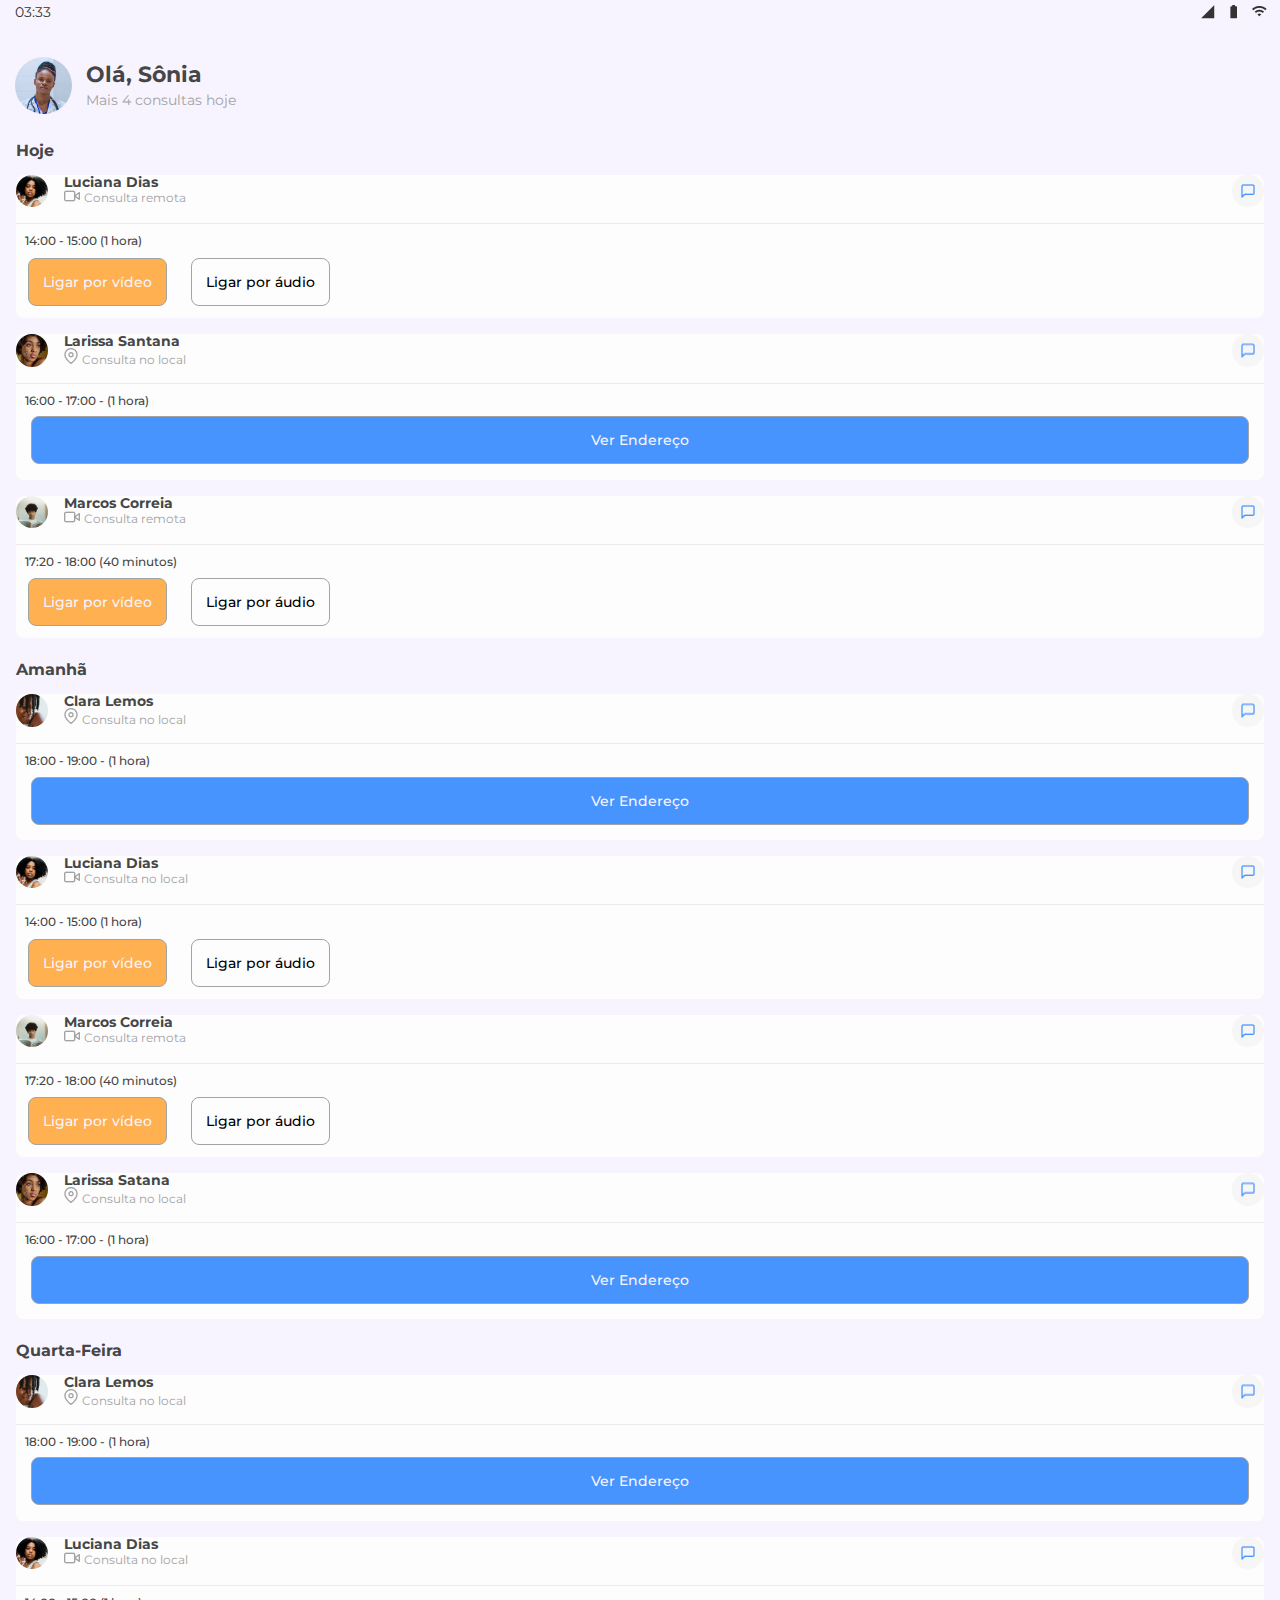
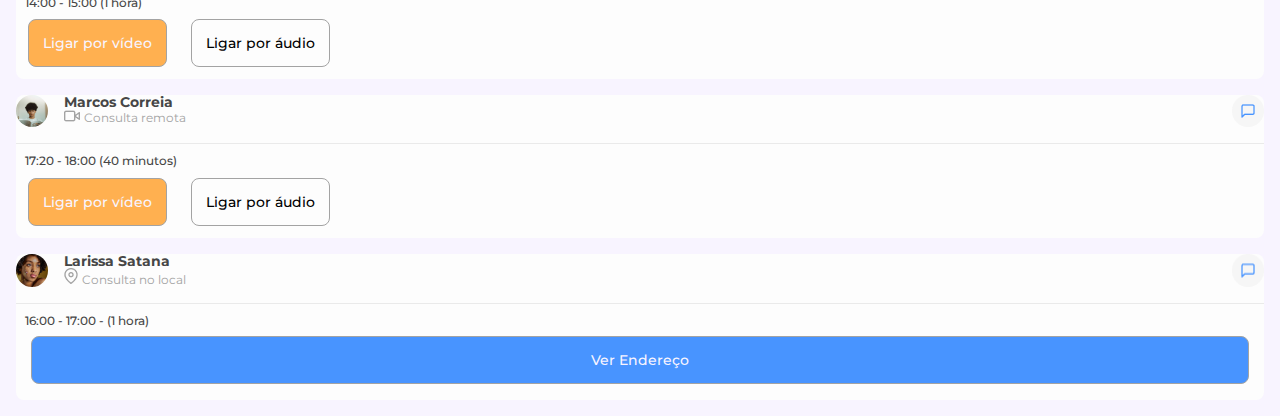
==== html-css-responsividade/index.html @ 3f5733d9 "1 Dia Finalizado" ====
<!DOCTYPE html>
<html lang="pt-br">
<head>
    <meta charset="UTF-8">
    <meta name="viewport" content="width=device-width, initial-scale=1.0">
    <link rel="stylesheet" href="./styles/reset.css">
    <link rel="stylesheet" href="style.css">
    <link rel="preconnect" href="https://fonts.googleapis.com">
    <link rel="preconnect" href="https://fonts.gstatic.com" crossorigin>
    <link href="https://fonts.googleapis.com/css2?family=Montserrat:ital,wght@0,100..900;1,100..900&display=swap" rel="stylesheet">
    <title>Alura Consultas</title>
</head>
<body>
    <header>
        <div class="container-bar-superior">
            <span>03:33</span>
            <ul class="lista-icons-bar">
                <li>
                    <img src="./img/icons-header/signal_cellular_4_bar.png">
                </li>
                <li>
                    <img src="./img/icons-header/battery_full.png">
                </li>
                <li>
                    <img src="./img/icons-header/wifi.png">
                </li>
            </ul>
        </div>
        <div class="container-perfil">
            <img src="./img/photos-perfil/perfil.jpg">
            <div>
                <h2>Olá, Sônia</h2>
                <span>Mais 4 consultas hoje</span>
            </div>
        </div>
    </header>
    <main>
        <section>
            <ul>
                <li>
                    <h2>Hoje</h2>
                    <ul class="lista-consultas">
                        <li class="lista-consultas__item">
                            <div class="card-consulta">
                                <div class="card-consulta-superior">
                                    <img class="foto-card" src="./img/photos-perfil/luciana-perfil.jpg">
                                    <div>
                                        <h3>Luciana Dias</h3>
                                        <div>
                                            <img src="./img/icons-consultas/Camera.png">
                                            <span class="tipo-consulta">Consulta remota</span>
                                        </div>
                                    </div>
                                    <img class="img-chat" src="./img/icons-consultas/chat1.png">
                                </div>
                                <div class="card-consulta-inferior">
                                    <span>14:00 - 15:00 (1 hora)</span>
                                    <div class="lista-botoes">
                                        <button class="btn btn-primario">Ligar por vídeo</button>
                                        <button class="btn">Ligar por áudio</button>
                                    </div>
                                </div>
                            </div>
                        </li>
                        <li class="lista-consultas__item">
                            <div class="card-consulta">
                                <div class="card-consulta-superior">
                                    <img class="foto-card" src="./img/photos-perfil//larissa-perfil.jpg">
                                    <div>
                                        <h3>Larissa Santana</h3>
                                        <div>
                                            <img src="./img/icons-consultas/pin.png">
                                            <span class="tipo-consulta">Consulta no local</span>
                                        </div>
                                    </div>
                                    <img class="img-chat" src="./img/icons-consultas/chat1.png">
                                </div>
                                <div class="card-consulta-inferior">
                                    <span>16:00 - 17:00 - (1 hora)</span>
                                    <div class="botao-unico">
                                        <button class="btn btn-secundario">Ver Endereço</button>
                                    </div>
                                </div>
                            </div>
                        </li>
                        <li class="lista-consultas__item">
                            <div class="card-consulta">
                                <div class="card-consulta-superior">
                                    <img class="foto-card" src="./img/photos-perfil/marcos-perfil.png">
                                    <div>
                                        <h3>Marcos Correia</h3>
                                        <div>
                                            <img src="./img/icons-consultas/Camera.png">
                                            <span class="tipo-consulta">Consulta remota</span>
                                        </div>
                                    </div>
                                    <img class="img-chat" src="./img/icons-consultas/chat1.png">
                                </div>
                                <div class="card-consulta-inferior">
                                    <span>17:20 - 18:00 (40 minutos)</span>
                                    <div class="lista-botoes">
                                        <button class="btn btn-primario">Ligar por vídeo</button>
                                        <button class="btn">Ligar por áudio</button>
                                    </div>
                                </div>
                            </div>
                        </li>
                    </ul>
                </li>
                <li>
                    <h2>Amanhã</h2>
                    <ul class="lista-consultas">
                        <li class="lista-consultas__item">
                            <div class="card-consulta">
                                <div class="card-consulta-superior">
                                    <img class="foto-card" src="./img/photos-perfil/clara.jpg">
                                    <div>
                                        <h3>Clara Lemos</h3>
                                        <div>
                                            <img src="./img/icons-consultas/pin.png">
                                            <span class="tipo-consulta">Consulta no local</span>
                                        </div>
                                    </div>
                                    <img class="img-chat" src="./img/icons-consultas/chat1.png">
                                </div>
                                <div class="card-consulta-inferior">
                                    <span>18:00 - 19:00 - (1 hora)</span>
                                    <div class="botao-unico">
                                        <button class="btn btn-secundario">Ver Endereço</button>
                                    </div>
                                </div>
                            </div>
                        </li>
                        <li class="lista-consultas__item">
                            <div class="card-consulta">
                                <div class="card-consulta-superior">
                                    <img class="foto-card" src="./img/photos-perfil/luciana-perfil.jpg">
                                    <div>
                                        <h3>Luciana Dias</h3>
                                        <div>
                                            <img src="./img/icons-consultas/Camera.png">
                                            <span class="tipo-consulta">Consulta no local</span>
                                        </div>
                                    </div>
                                    <img class="img-chat" src="./img/icons-consultas/chat1.png">
                                </div>
                                <div class="card-consulta-inferior">
                                    <span>14:00 - 15:00 (1 hora)</span>
                                    <div class="lista-botoes">
                                        <button class="btn btn-primario">Ligar por vídeo</button>
                                        <button class="btn">Ligar por áudio</button>
                                    </div>
                                </div>
                            </div>
                        </li>
                        <li class="lista-consultas__item">
                            <div class="card-consulta">
                                <div class="card-consulta-superior">
                                    <img class="foto-card" src="./img/photos-perfil/marcos-perfil.png">
                                    <div>
                                        <h3>Marcos Correia</h3>
                                        <div>
                                            <img src="./img/icons-consultas/Camera.png">
                                            <span class="tipo-consulta">Consulta remota</span>
                                        </div>
                                    </div>
                                    <img class="img-chat" src="./img/icons-consultas/chat1.png">
                                </div>
                                <div class="card-consulta-inferior">
                                    <span>17:20 - 18:00 (40 minutos)</span>
                                    <div class="lista-botoes">
                                        <button class="btn btn-primario">Ligar por vídeo</button>
                                        <button class="btn">Ligar por áudio</button>
                                    </div>
                                </div>
                            </div>
                        </li>
                        <li class="lista-consultas__item">
                            <div class="card-consulta">
                                <div class="card-consulta-superior">
                                    <img class="foto-card" src="./img/photos-perfil/larissa-perfil.jpg">
                                    <div>
                                        <h3>Larissa Satana</h3>
                                        <div>
                                            <img src="./img/icons-consultas/pin.png">
                                            <span class="tipo-consulta">Consulta no local</span>
                                        </div>
                                    </div>
                                    <img class="img-chat" src="./img/icons-consultas/chat1.png">
                                </div>
                                <div class="card-consulta-inferior">
                                    <span>16:00 - 17:00 - (1 hora)</span>
                                    <div class="botao-unico">
                                        <button class="btn btn-secundario">Ver Endereço</button>
                                    </div>
                                </div>
                            </div>
                        </li>
                    </ul>
                </li>
                <li>
                    <h2>Quarta-Feira</h2>
                    <ul class="lista-consultas">
                        <li class="lista-consultas__item">
                            <div class="card-consulta">
                                <div class="card-consulta-superior">
                                    <img class="foto-card" src="./img/photos-perfil/clara.jpg">
                                    <div>
                                        <h3>Clara Lemos</h3>
                                        <div>
                                            <img src="./img/icons-consultas/pin.png">
                                            <span class="tipo-consulta">Consulta no local</span>
                                        </div>
                                    </div>
                                    <img class="img-chat" src="./img/icons-consultas/chat1.png">
                                </div>
                                <div class="card-consulta-inferior">
                                    <span>18:00 - 19:00 - (1 hora)</span>
                                    <div class="botao-unico">
                                        <button class="btn btn-secundario">Ver Endereço</button>
                                    </div>
                                </div>
                            </div>
                        </li>
                        <li class="lista-consultas__item">
                            <div class="card-consulta">
                                <div class="card-consulta-superior">
                                    <img class="foto-card" src="./img/photos-perfil/luciana-perfil.jpg">
                                    <div>
                                        <h3>Luciana Dias</h3>
                                        <div>
                                            <img src="./img/icons-consultas/Camera.png">
                                            <span class="tipo-consulta">Consulta no local</span>
                                        </div>
                                    </div>
                                    <img class="img-chat" src="./img/icons-consultas/chat1.png">
                                </div>
                                <div class="card-consulta-inferior">
                                    <span>14:00 - 15:00 (1 hora)</span>
                                    <div class="lista-botoes">
                                        <button class="btn btn-primario">Ligar por vídeo</button>
                                        <button class="btn">Ligar por áudio</button>
                                    </div>
                                </div>
                            </div>
                        </li>
                        <li class="lista-consultas__item">
                            <div class="card-consulta">
                                <div class="card-consulta-superior">
                                    <img class="foto-card" src="./img/photos-perfil/marcos-perfil.png">
                                    <div>
                                        <h3>Marcos Correia</h3>
                                        <div>
                                            <img src="./img/icons-consultas/Camera.png">
                                            <span class="tipo-consulta">Consulta remota</span>
                                        </div>
                                    </div>
                                    <img class="img-chat" src="./img/icons-consultas/chat1.png">
                                </div>
                                <div class="card-consulta-inferior">
                                    <span>17:20 - 18:00 (40 minutos)</span>
                                    <div class="lista-botoes">
                                        <button class="btn btn-primario">Ligar por vídeo</button>
                                        <button class="btn">Ligar por áudio</button>
                                    </div>
                                </div>
                            </div>
                        </li>
                        <li class="lista-consultas__item">
                            <div class="card-consulta">
                                <div class="card-consulta-superior">
                                    <img class="foto-card" src="./img/photos-perfil/larissa-perfil.jpg">
                                    <div>
                                        <h3>Larissa Satana</h3>
                                        <div>
                                            <img src="./img/icons-consultas/pin.png">
                                            <span class="tipo-consulta">Consulta no local</span>
                                        </div>
                                    </div>
                                    <img class="img-chat" src="./img/icons-consultas/chat1.png">
                                </div>
                                <div class="card-consulta-inferior">
                                    <span>16:00 - 17:00 - (1 hora)</span>
                                    <div class="botao-unico">
                                        <button class="btn btn-secundario">Ver Endereço</button>
                                    </div>
                                </div>
                            </div>
                        </li>
                    </ul>
                </li>
            </ul>
        </section>
    </main>
    <footer>
        
    </footer>
</body>
</html>
---- html-css-responsividade/style.css ----
:root{
    font-size: 62.5%;
    --font: "Montserrat";
    --background: #F8F4FF;
    --cor-background-card: #fdfdfd;
    --cor-horario-bar: #333333;
    --cor-titulo: #464646;
    --cor-subtitulo:#A3A3A3;
    --cor-hr-card-consulta: rgba(70, 70, 70, 0.1);
    --cor-btn-primario: #FFB050;
    --cor-btn-secundario: #4894FF;
}

body{
    font-family: var(--font);
    background-color: var(--background);
}

header{
    font-size: 1.4rem;
}

.container-bar-superior{
    display: flex;
    justify-content: space-between;
    padding: 0.35em 0.9em 0.4em 1.1em;
    color: var(--cor-horario-bar);
    font-weight: 400;
}

.lista-icons-bar{
    display: flex;
    gap: 1.1em;
}

.container-perfil{
    display: flex;
    align-items: center;
    padding: 2.2em 8.6em 1.5em 1.1em;
    gap: 1em;
}

.container-perfil img{
    width: 57px;
    border-radius: 50%;
}

.container-perfil h2{
    font-size: 2.2rem;
    padding-bottom: 0.3em;
    font-weight: 700;
    color: var(--cor-titulo);
}

.container-perfil span{
    font-size: 1.4rem;
    font-weight: 400;
    color: var(--cor-subtitulo);
}

section h2 {
    font-size: 1.6rem;
    font-weight: 700;
    color: var(--cor-titulo);
    padding: 0.5em 0em 1em 1em;
}

.card-consulta{
    font-size: 1.6rem;
    margin: 0em 1em 1em 1em;
    background-color: var(--cor-background-card);
    border-radius: 8px;
}

.card-consulta-superior{
    font-size: 1.6rem;
    display: flex;
    gap: 1em;
    padding-bottom: 1em;
    margin-bottom: 0.5em;
    border-bottom: 1px solid var(--cor-hr-card-consulta);
}

.foto-card{
    width: 32px;
    border-radius: 50%;
}

.card-consulta-superior h3{
    font-size: 1.4rem;
    font-weight: 700;
    color: var(--cor-titulo);
}

.tipo-consulta{
    font-size: 1.2rem;
    font-weight: 400;
    color: var(--cor-subtitulo);
}

.img-chat{
    margin-left: auto;
}

.card-consulta-inferior span{
    font-size: 1.2rem;
    font-weight: 500;
    color: var(--cor-titulo);
    margin: 0em 0em 0.6em 0.75em;
}

.lista-botoes{
    font-size: 1.2;
    display: flex;
    gap: 1.5em;
    padding: 0.6em 0.0em 0.75em 0.75em;
}

.btn{
    font-size: 1.4rem;
    font-family: var(--font);
    font-weight: 500;
    padding: 1em;
    border-radius: 8px;
    background: none;
    border-style: none;
    border: 1px solid var(--cor-subtitulo);
}

.btn-primario{
    background-color:  var(--cor-btn-primario);
    color: var(--background);
}

.botao-unico{
    font-size: 1.4rem;
    padding: 0.6em 1.1em 1.1em 1.1em;
}

.btn-secundario{
    background-color: var(--cor-btn-secundario);
    color: var(--background);
    width: 100%;
}

.lista-consultas__item{
    font-size: 1.6rem;
    margin-bottom: 1em;
}
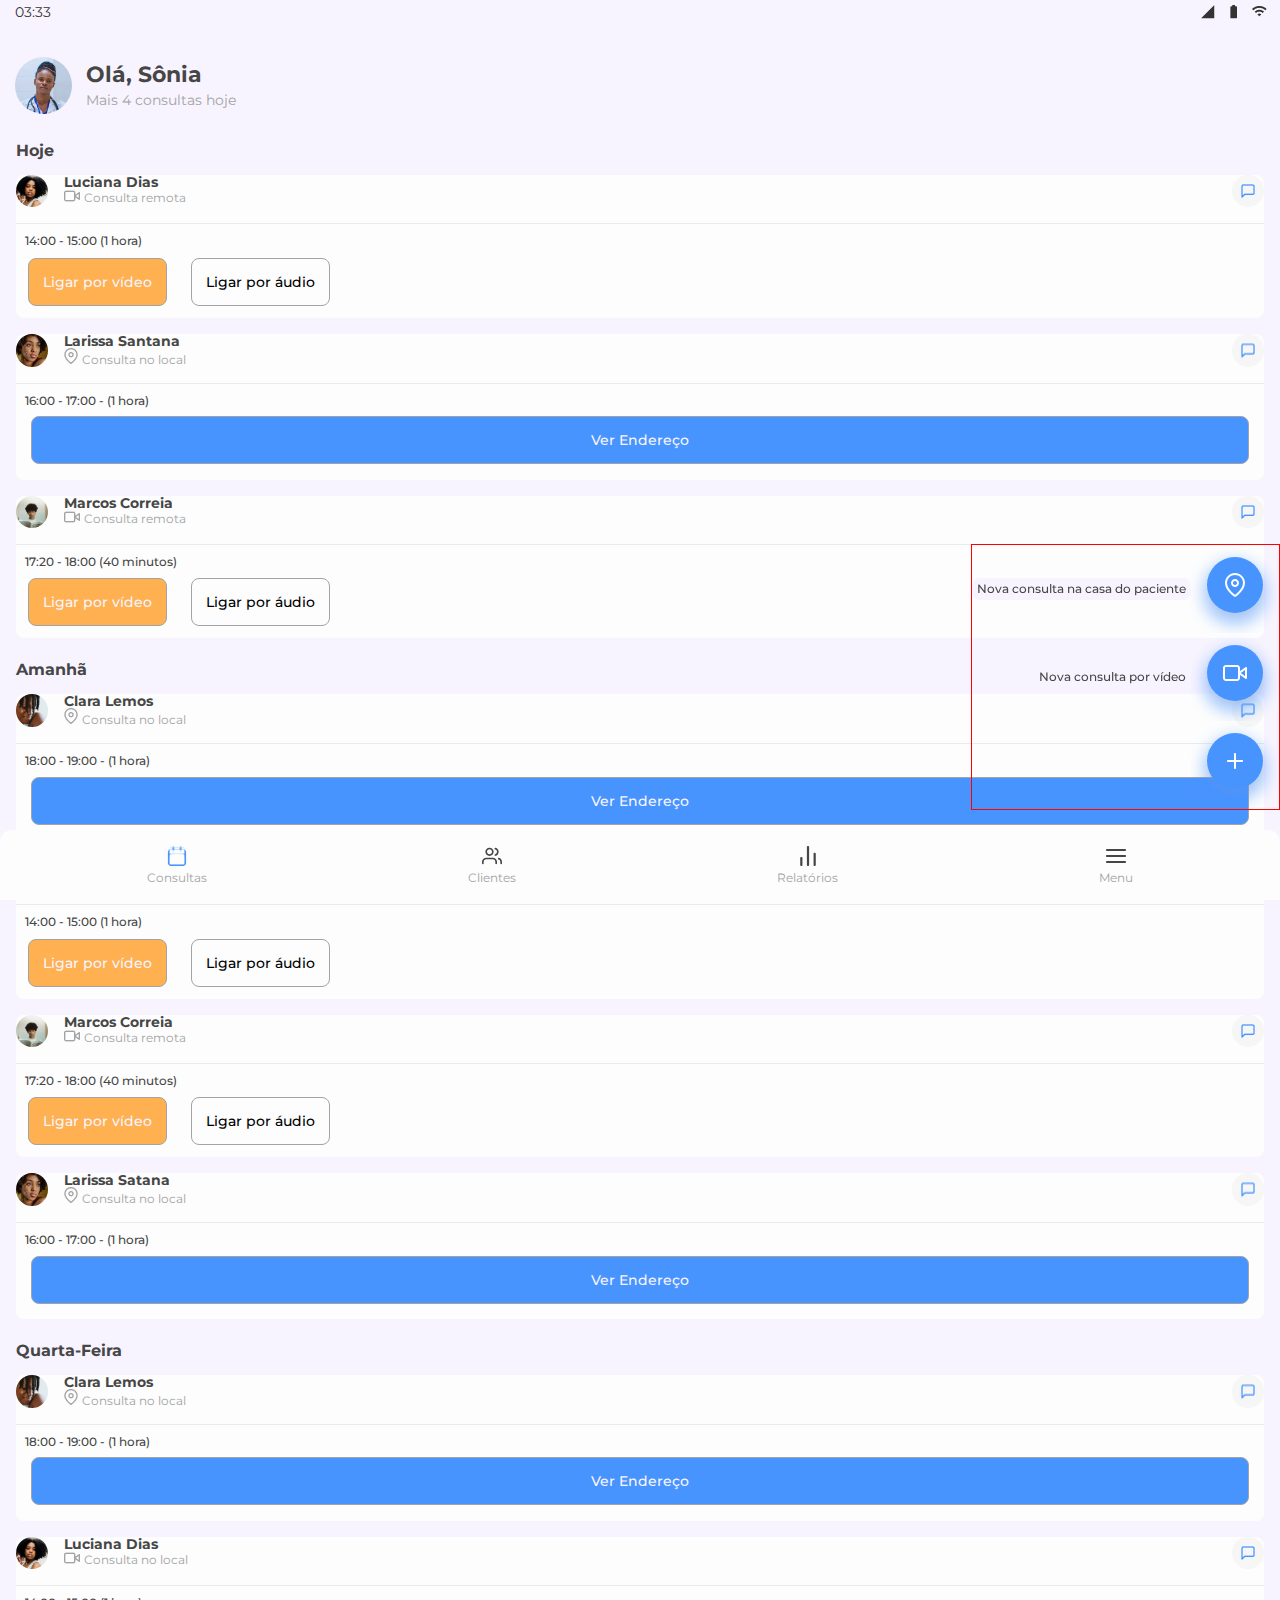
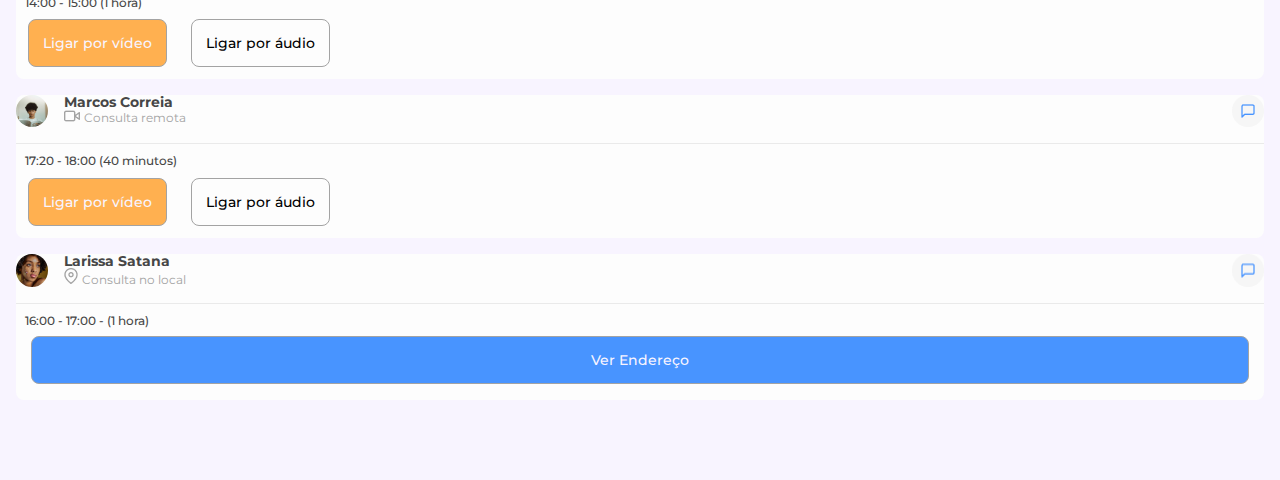
==== commit 27380876: "Projeto 2 dia, falta terminar Desafio Extra" ====
--- a/html-css-responsividade/index.html
+++ b/html-css-responsividade/index.html
@@ -36,8 +36,8 @@
     </header>
     <main>
         <section>
-            <ul>
-                <li>
+            <ul class="lista-dia-consulta">
+                <li class="lista-dia-consulta__item">
                     <h2>Hoje</h2>
                     <ul class="lista-consultas">
                         <li class="lista-consultas__item">
@@ -107,7 +107,7 @@
                         </li>
                     </ul>
                 </li>
-                <li>
+                <li class="lista-dia-consulta__item">
                     <h2>Amanhã</h2>
                     <ul class="lista-consultas">
                         <li class="lista-consultas__item">
@@ -198,7 +198,7 @@
                         </li>
                     </ul>
                 </li>
-                <li>
+                <li class="lista-dia-consulta__item">
                     <h2>Quarta-Feira</h2>
                     <ul class="lista-consultas">
                         <li class="lista-consultas__item">
@@ -290,10 +290,40 @@
                     </ul>
                 </li>
             </ul>
+        </section>
+        <section class="botoes-flutuantes">
+            <div class="botoes-extras">
+                <span>Nova consulta na casa do paciente</span>
+                <img src="./img/extras/button-pin.svg">
+            </div>
+            <div>
+                <span>Nova consulta por vídeo</span>
+                <img src="./img/extras/button-camera.svg">
+            </div>
+            <div class="botao-adicionar">
+                <img src="./img/extras/button-flutuante.svg">
+            </div>
         </section>
     </main>
     <footer>
-        
+        <div>
+            <img src="./img/icons-footer/calendario.svg">
+            <span>Consultas</span>
+        </div>
+        <div>
+            <img src="./img/icons-footer/clientes.svg">
+            <span>Clientes</span>
+        </div>
+        <div>
+            <img src="./img/icons-footer/relatorio.svg">
+            <span>Relatórios</span>
+        </div>
+        <div>
+            <img src="./img/icons-footer/menu.svg">
+            <span>Menu</span>
+        </div>
     </footer>
+   
+    <div class="fundo-bloqueado"></div>
 </body>
 </html>--- a/html-css-responsividade/style.css
+++ b/html-css-responsividade/style.css
@@ -1,7 +1,7 @@
 :root{
     font-size: 62.5%;
-    --font: "Montserrat";
-    --background: #F8F4FF;
+    --font: "Montserrat", sans-serif;
+    --background: #f8f4ff;
     --cor-background-card: #fdfdfd;
     --cor-horario-bar: #333333;
     --cor-titulo: #464646;
@@ -65,6 +65,11 @@
     padding: 0.5em 0em 1em 1em;
 }
 
+.lista-dia-consulta li.lista-dia-consulta__item:nth-last-child(1){
+    font-size: 1.6rem;
+    margin-bottom: 5em;
+}
+
 .card-consulta{
     font-size: 1.6rem;
     margin: 0em 1em 1em 1em;
@@ -148,10 +153,74 @@
     margin-bottom: 1em;
 }
 
-
-
-
-
-
-
-
+.botoes-flutuantes{
+    display: flex;
+    flex-direction: column;
+    position: fixed;
+    bottom: 10vh;
+    right: 0vh;
+    border: 1px solid red;
+}
+
+.botoes-flutuantes div{
+    display: flex;
+    align-items: center;
+    justify-content: end;
+}
+
+.botoes-flutuantes div span{
+    font-size: 1.2rem;
+    color: var(--cor-titulo);
+    background-color: var(--background);
+    padding: 0.4em;
+    font-weight: 500;
+    border-radius: 8px;
+}
+
+
+.fundo-bloqueado{
+    display: none;
+    position: fixed;
+    top: 0%;
+    bottom: 0%;
+    left: 0%;
+    right: 0%;
+    background-color: #3333339b;
+}
+
+footer{
+    font-size: 1.6rem;
+    display: flex;
+    justify-content: space-around;
+    align-items: center;
+    background-color: var(--cor-background-card);
+    padding: 1em;
+    border-top-left-radius: 12px;
+    border-top-right-radius: 12px;
+    position: fixed;
+    bottom: 0vh;
+    left: 0vh;
+    right: 0vh;
+}
+
+footer div{
+    display: flex;
+    flex-direction: column;
+    align-items: center;
+    justify-content: center;
+    font-size: 1.2rem;
+    color: var(--cor-subtitulo);
+    gap: 0.5em;
+}
+
+footer div img{
+    width: 20px;
+    height: 20px;
+}
+
+
+
+
+
+
+
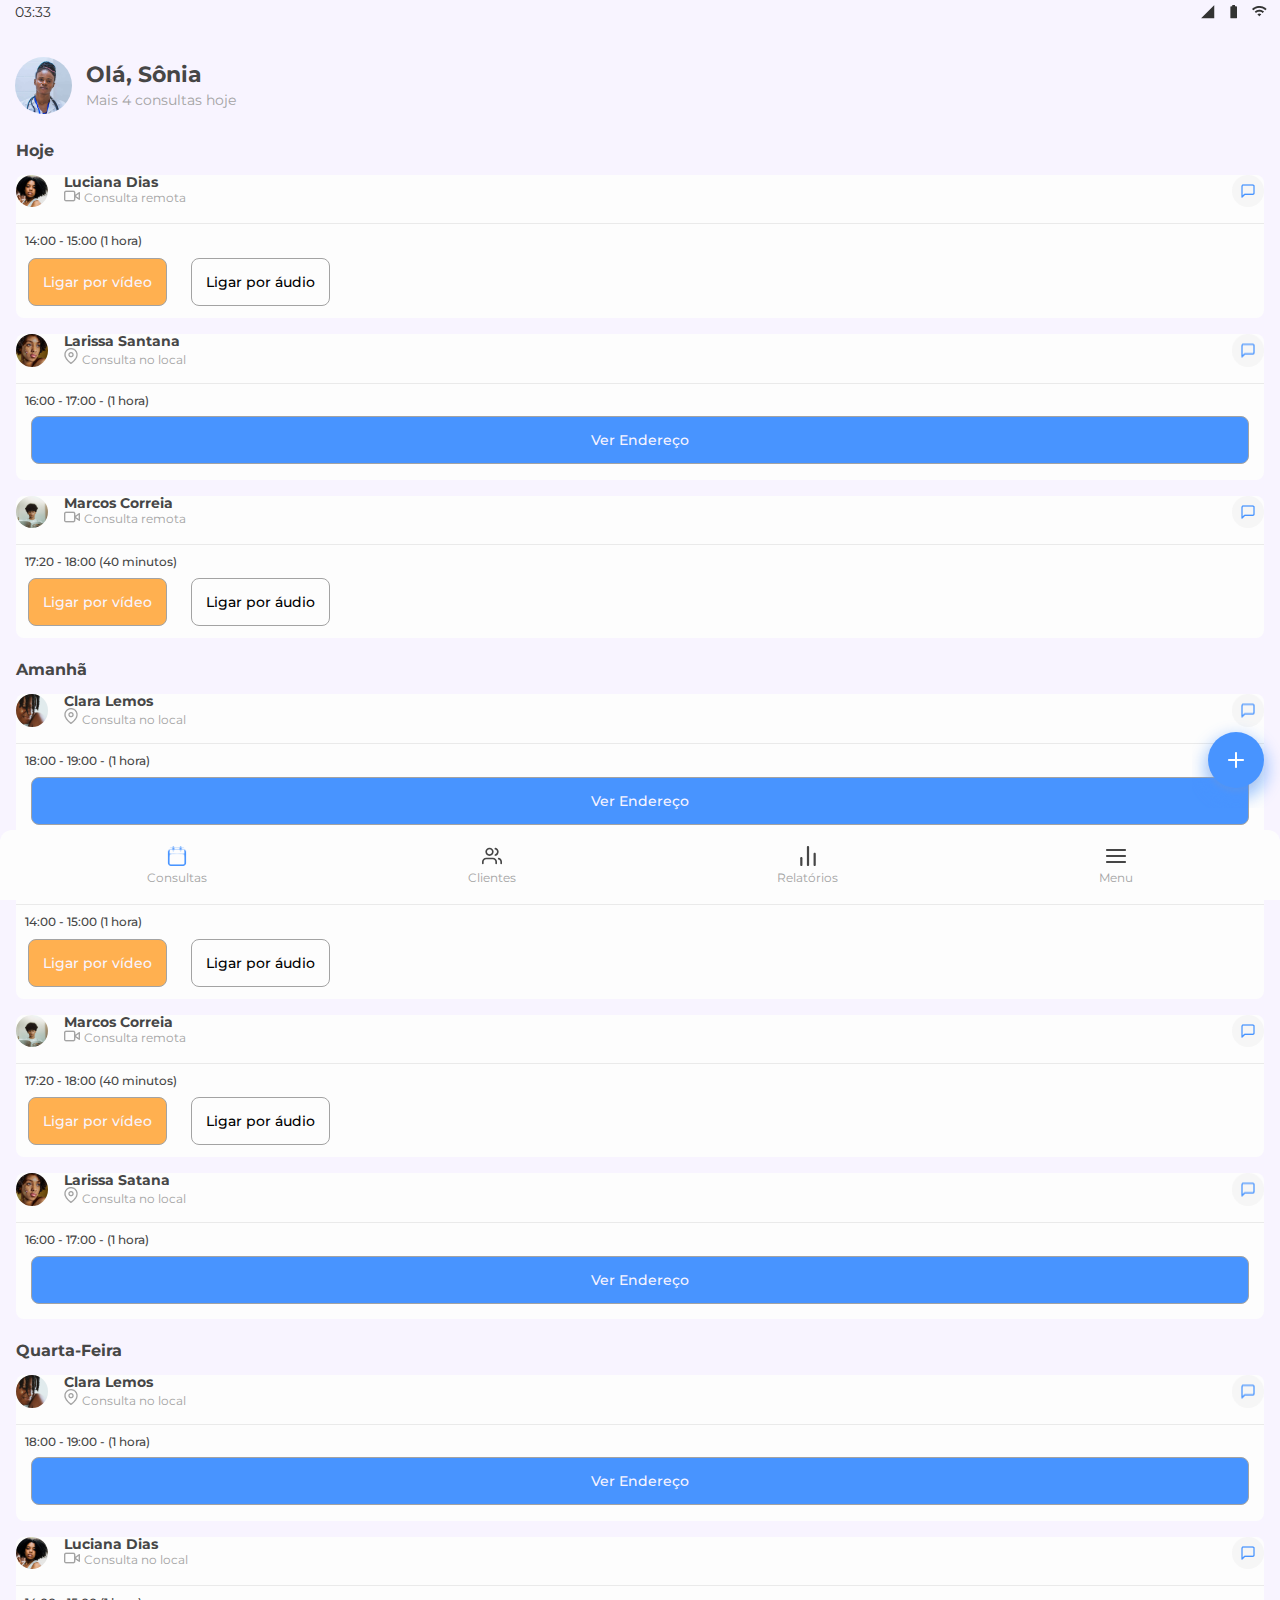
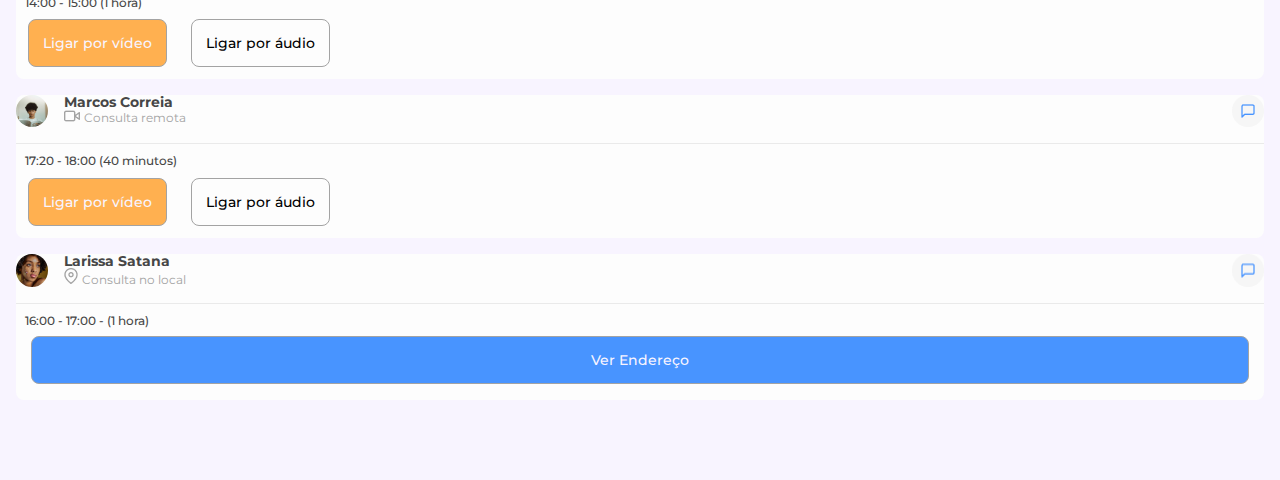
==== commit b5a29e23: "Desafio 2 day finalizado" ====
--- a/html-css-responsividade/index.html
+++ b/html-css-responsividade/index.html
@@ -291,19 +291,6 @@
                 </li>
             </ul>
         </section>
-        <section class="botoes-flutuantes">
-            <div class="botoes-extras">
-                <span>Nova consulta na casa do paciente</span>
-                <img src="./img/extras/button-pin.svg">
-            </div>
-            <div>
-                <span>Nova consulta por vídeo</span>
-                <img src="./img/extras/button-camera.svg">
-            </div>
-            <div class="botao-adicionar">
-                <img src="./img/extras/button-flutuante.svg">
-            </div>
-        </section>
     </main>
     <footer>
         <div>
@@ -324,6 +311,26 @@
         </div>
     </footer>
    
-    <div class="fundo-bloqueado"></div>
+    <section class="botoes-flutuantes">
+        <input type="checkbox" id="botao-menu">
+        <div class="botao-principal">
+            <label for="botao-menu">
+                <img src="./img/extras/button-flutuante.svg">
+            </label>
+        </div>
+        <div class="botoes-secundarios">
+            <ul>
+                <li>
+                    <span>Nova consulta na casa do paciente</span>
+                    <img src="./img/extras/button-pin.svg">
+                </li>
+                <li>
+                    <span>Nova consulta por vídeo</span>
+                    <img src="./img/extras/button-camera.svg" alt="">
+                </li>
+            </ul>
+        </div>
+        <div class="fundo-bloqueado"></div>
+    </section>
 </body>
 </html>--- a/html-css-responsividade/style.css
+++ b/html-css-responsividade/style.css
@@ -153,29 +153,78 @@
     margin-bottom: 1em;
 }
 
+
+
+footer{
+    font-size: 1.6rem;
+    display: flex;
+    justify-content: space-around;
+    align-items: center;
+    background-color: var(--cor-background-card);
+    padding: 1em;
+    border-top-left-radius: 12px;
+    border-top-right-radius: 12px;
+    position: fixed;
+    bottom: 0vh;
+    left: 0vh;
+    right: 0vh;
+}
+
+footer div{
+    display: flex;
+    flex-direction: column;
+    align-items: center;
+    justify-content: center;
+    font-size: 1.2rem;
+    color: var(--cor-subtitulo);
+    gap: 0.5em;
+}
+
+footer div img{
+    width: 20px;
+    height: 20px;
+}
+
 .botoes-flutuantes{
     display: flex;
-    flex-direction: column;
+    flex-direction: column-reverse;
+    align-items: end;
     position: fixed;
     bottom: 10vh;
     right: 0vh;
-    border: 1px solid red;
-}
-
-.botoes-flutuantes div{
-    display: flex;
-    align-items: center;
+}
+
+#botao-menu,
+.botoes-secundarios li{
+    display: none;
+}
+
+.botao-principal,
+.botoes-secundarios{
+    z-index: 2;
+}
+
+
+#botao-menu:checked ~ div.botoes-secundarios li{
+    display: flex;
     justify-content: end;
-}
-
-.botoes-flutuantes div span{
-    font-size: 1.2rem;
-    color: var(--cor-titulo);
-    background-color: var(--background);
+    align-items: center;
+}
+
+#botao-menu:checked ~ div.fundo-bloqueado{
+    display: block;
+    z-index: 1;
+}
+
+.botoes-secundarios li span{
+    font-size: 1.2rem;
     padding: 0.4em;
-    font-weight: 500;
+    background-color: var(--cor-background-card);
     border-radius: 8px;
-}
+    color: var(--cor-titulo);
+}
+
+
 
 
 .fundo-bloqueado{
@@ -188,39 +237,7 @@
     background-color: #3333339b;
 }
 
-footer{
-    font-size: 1.6rem;
-    display: flex;
-    justify-content: space-around;
-    align-items: center;
-    background-color: var(--cor-background-card);
-    padding: 1em;
-    border-top-left-radius: 12px;
-    border-top-right-radius: 12px;
-    position: fixed;
-    bottom: 0vh;
-    left: 0vh;
-    right: 0vh;
-}
-
-footer div{
-    display: flex;
-    flex-direction: column;
-    align-items: center;
-    justify-content: center;
-    font-size: 1.2rem;
-    color: var(--cor-subtitulo);
-    gap: 0.5em;
-}
-
-footer div img{
-    width: 20px;
-    height: 20px;
-}
-
-
-
-
-
-
-
+
+
+
+
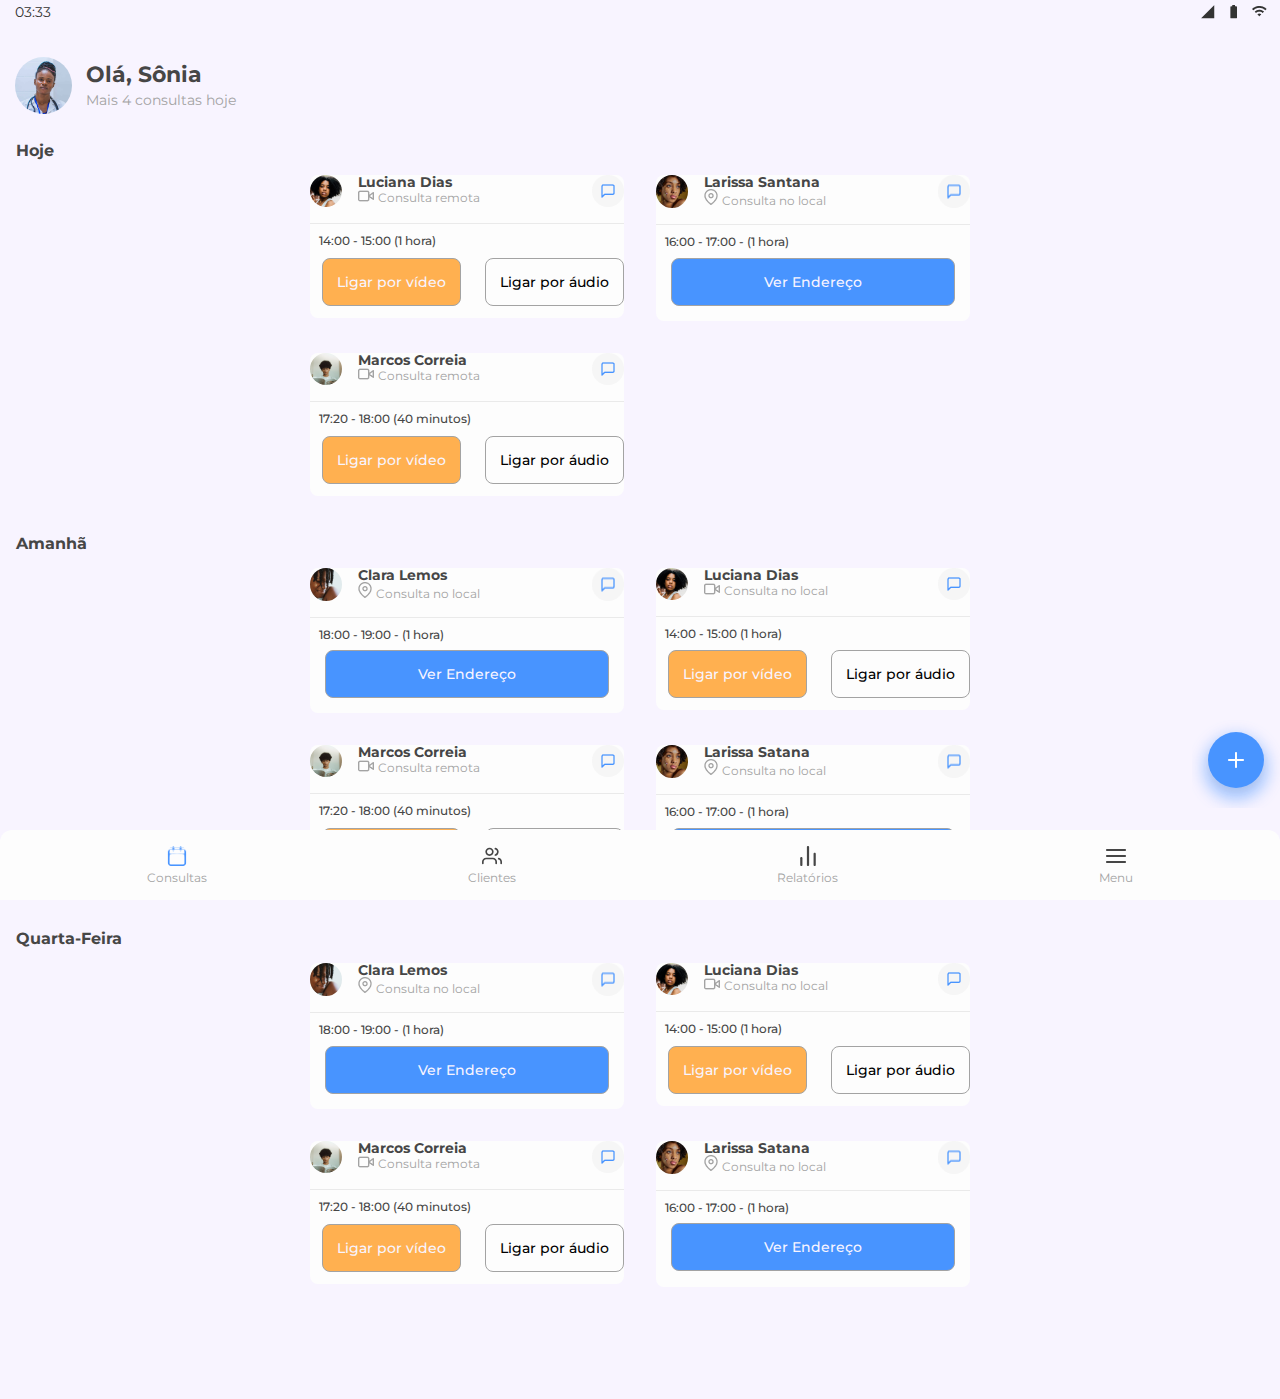
==== commit af474a97: "Desafio Finalizado" ====
--- a/html-css-responsividade/index.html
+++ b/html-css-responsividade/index.html
@@ -32,8 +32,10 @@
                 <h2>Olá, Sônia</h2>
                 <span>Mais 4 consultas hoje</span>
             </div>
+            
         </div>
     </header>
+    
     <main>
         <section>
             <ul class="lista-dia-consulta">
@@ -292,6 +294,38 @@
             </ul>
         </section>
     </main>
+    
+    <section class="formulario">
+    
+        <form>
+            <h2>Marcar Nova Consulta</h2>
+            <div>
+                <label>Nome do Paciente:</label>
+                <input type="text" name="nome-paciente" id="nome-paciente">
+            </div>
+            <div>
+                <label>Tipo de Consulta:</label>
+                <select id="tipo-consulta">
+                    <option disabled value="">Selecione</option>
+                    <option>Consulta Remota</option>
+                    <option>Consulta Local</option>
+                </select>
+            </div>
+            <div>
+                <label>Data da Consulta:</label>
+                <input type="date" id="date">
+            </div>
+            <div>
+                <label>Horario da Consulta:</label>
+                <input type="time" id="horas">
+            </div>
+            <div>
+                <label>Observações:</label>
+                <textarea></textarea>
+            </div>
+            <button type="submit">Marcar Consulta</button>
+        </form>
+    </section>
     <footer>
         <div>
             <img src="./img/icons-footer/calendario.svg">
@@ -310,7 +344,7 @@
             <span>Menu</span>
         </div>
     </footer>
-   
+    
     <section class="botoes-flutuantes">
         <input type="checkbox" id="botao-menu">
         <div class="botao-principal">
--- a/html-css-responsividade/style.css
+++ b/html-css-responsividade/style.css
@@ -58,11 +58,25 @@
     color: var(--cor-subtitulo);
 }
 
+.formulario{
+    display: none;
+}
+
 section h2 {
     font-size: 1.6rem;
     font-weight: 700;
     color: var(--cor-titulo);
     padding: 0.5em 0em 1em 1em;
+}
+
+.lista-dia-consulta__item{
+    display: flex;
+    flex-direction: column;
+    align-items: center;
+}
+
+.lista-dia-consulta__item h2{
+    align-self: start;
 }
 
 .lista-dia-consulta li.lista-dia-consulta__item:nth-last-child(1){
@@ -75,6 +89,7 @@
     margin: 0em 1em 1em 1em;
     background-color: var(--cor-background-card);
     border-radius: 8px;
+    min-width: 309.483px;
 }
 
 .card-consulta-superior{
@@ -117,6 +132,7 @@
 .lista-botoes{
     font-size: 1.2;
     display: flex;
+    justify-content: center;
     gap: 1.5em;
     padding: 0.6em 0.0em 0.75em 0.75em;
 }
@@ -204,6 +220,14 @@
     z-index: 2;
 }
 
+.botao-principal{
+    transition: transform 100ms cubic-bezier(0.175, 0.885, 0.32, 1.275);
+}
+
+.botao-principal:hover{
+    transform: rotate(0.1turn);
+}
+
 
 #botao-menu:checked ~ div.botoes-secundarios li{
     display: flex;
@@ -223,9 +247,6 @@
     border-radius: 8px;
     color: var(--cor-titulo);
 }
-
-
-
 
 .fundo-bloqueado{
     display: none;
@@ -238,6 +259,107 @@
 }
 
 
-
-
-
+@media screen and (min-width: 768px){
+    .lista-consultas{
+        display: grid;
+        grid-template-columns: repeat(2,1fr);
+    }
+
+}
+
+@media screen and (min-width: 1440px){
+
+    .container-perfil{
+        display: flex;
+        align-items: center;
+        margin-left: 8%;
+        padding: 2.2em 8.6em 1.5em 1.1em;
+        gap: 1em;
+    }
+
+    .lista-consultas{
+        display: grid;
+        grid-template-columns: repeat(3,1fr);
+    }
+
+    .lista-dia-consulta__item{
+        align-items: start;
+        margin-left: 14%;
+    }
+
+    footer{
+        display: flex;
+        flex-direction: column;
+        justify-content: start;
+        align-items: center;
+        gap: 2em;
+        position: fixed;
+        top: 0;
+        bottom: 0;
+        left: auto;
+        right: auto;
+        width: 2%;
+        border-right: 1px solid var(--cor-subtitulo);
+        border-radius: 0;
+        padding: 3em;
+    }
+    
+    
+    footer div{
+        display: flex;
+        font-size: 1.2rem;
+        gap: 0.3em;
+        transition: transform 100ms linear;
+    }
+
+    footer div:hover{
+        color: var(--cor-btn-secundario);
+        font-weight: 700;
+        transform: scale(1.5);
+        
+    }
+
+    form{
+        font-size: 1.6rem;
+        display: flex;
+        flex-direction: column;
+        justify-content: center;
+        width: max-content;
+        margin-left: 40%;
+        align-items: start;
+        gap: 1em;
+        padding: 1em;
+        border: 5px inset var(--cor-subtitulo);
+    }
+
+    form h2{
+        display: flex;
+        justify-content: center;
+        width: 100%;
+    }
+
+    form div{
+        display: flex;
+        justify-content: start;
+        width: 100%;
+        align-items: center;
+        gap: 1em;
+    }
+
+    form button{
+        width: 100%;
+        justify-content: center;
+    }
+
+    .formulario{
+        display: block;
+    }
+
+    .botoes-flutuantes{
+        display: none;
+    }
+}
+
+
+
+
